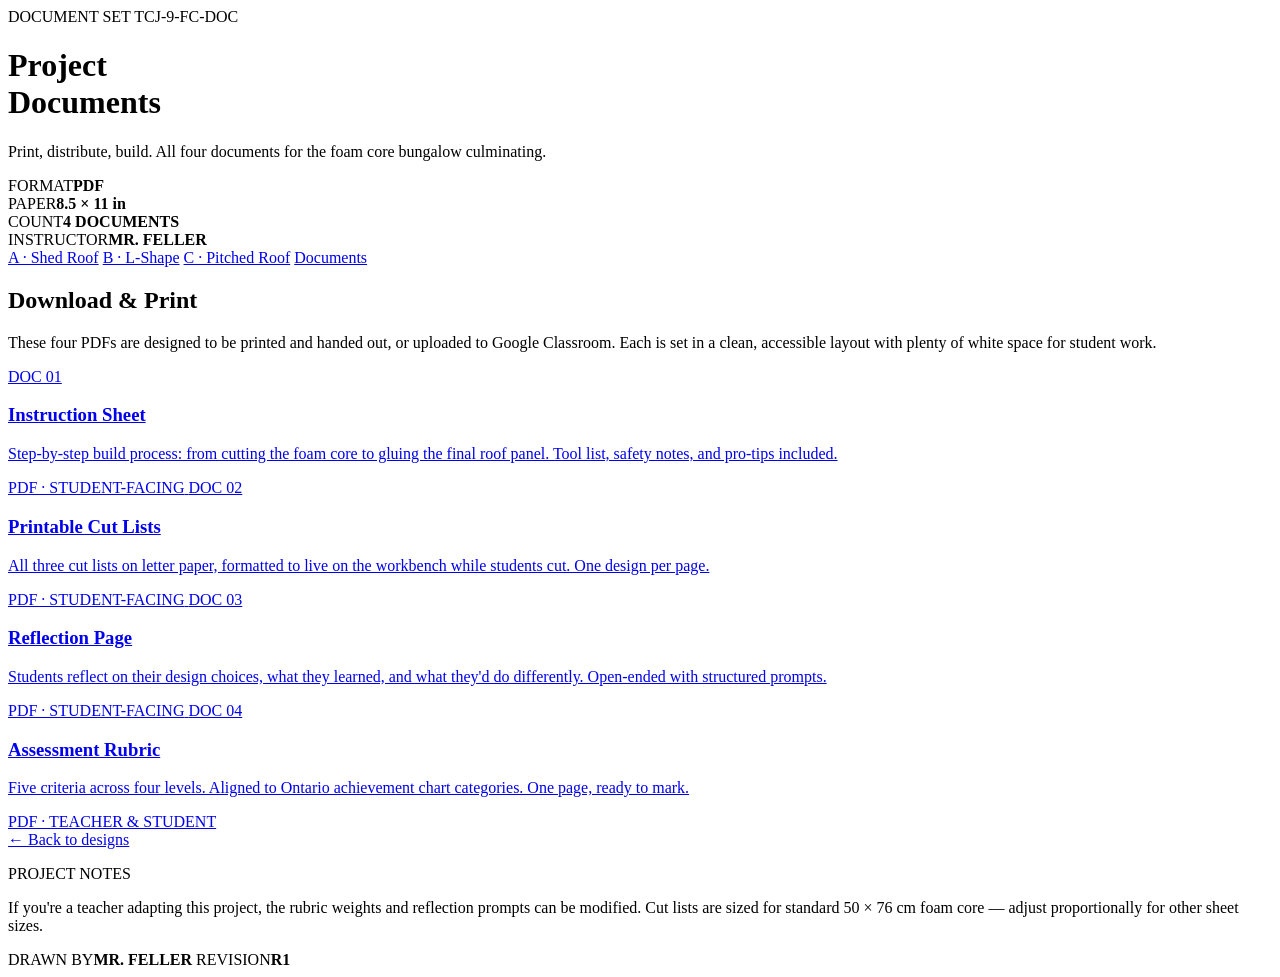
==== documents.html @ 4d6c1b9d "Add files via upload" ====
<!DOCTYPE html>
<html lang="en">
<head>
<meta charset="UTF-8" />
<meta name="viewport" content="width=device-width, initial-scale=1.0" />
<title>Documents — TCJ Foam Core Bungalow Project</title>
<link rel="preconnect" href="https://fonts.googleapis.com" />
<link rel="preconnect" href="https://fonts.gstatic.com" crossorigin />
<link href="https://fonts.googleapis.com/css2?family=Archivo+Black&family=JetBrains+Mono:wght@400;500;700&family=Spectral:ital,wght@0,400;0,600;1,400&display=swap" rel="stylesheet" />
<link rel="stylesheet" href="styles.css" />
</head>
<body>

<header class="masthead">
  <div class="masthead-inner">
    <div class="block-id">
      <span class="block-id-label">DOCUMENT SET</span>
      <span class="block-id-value">TCJ-9-FC-DOC</span>
    </div>
    <div class="title-block">
      <h1>Project<br/>Documents</h1>
      <p class="tagline">Print, distribute, build. All four documents for the foam core bungalow culminating.</p>
    </div>
    <div class="meta-block">
      <div><span>FORMAT</span><strong>PDF</strong></div>
      <div><span>PAPER</span><strong>8.5 × 11 in</strong></div>
      <div><span>COUNT</span><strong>4 DOCUMENTS</strong></div>
      <div><span>INSTRUCTOR</span><strong>MR. FELLER</strong></div>
    </div>
  </div>
  <div class="grid-overlay" aria-hidden="true"></div>
</header>

<nav class="design-nav">
  <a href="index.html#design-a">A · Shed Roof</a>
  <a href="index.html#design-b">B · L-Shape</a>
  <a href="index.html#design-c">C · Pitched Roof</a>
  <a href="documents.html">Documents</a>
</nav>

<main class="docs-page">
  <h2>Download &amp; Print</h2>
  <p>These four PDFs are designed to be printed and handed out, or uploaded to Google Classroom. Each is set in a clean, accessible layout with plenty of white space for student work.</p>

  <div class="docs-grid">
    <a class="doc-card" href="pdfs/TCJ_Bungalow_Instructions.pdf" download>
      <span class="doc-num">DOC 01</span>
      <h3>Instruction Sheet</h3>
      <p>Step-by-step build process: from cutting the foam core to gluing the final roof panel. Tool list, safety notes, and pro-tips included.</p>
      <span class="doc-meta">PDF · STUDENT-FACING</span>
    </a>

    <a class="doc-card" href="pdfs/TCJ_Bungalow_Cutlists.pdf" download>
      <span class="doc-num">DOC 02</span>
      <h3>Printable Cut Lists</h3>
      <p>All three cut lists on letter paper, formatted to live on the workbench while students cut. One design per page.</p>
      <span class="doc-meta">PDF · STUDENT-FACING</span>
    </a>

    <a class="doc-card" href="pdfs/TCJ_Bungalow_Reflection.pdf" download>
      <span class="doc-num">DOC 03</span>
      <h3>Reflection Page</h3>
      <p>Students reflect on their design choices, what they learned, and what they'd do differently. Open-ended with structured prompts.</p>
      <span class="doc-meta">PDF · STUDENT-FACING</span>
    </a>

    <a class="doc-card" href="pdfs/TCJ_Bungalow_Rubric.pdf" download>
      <span class="doc-num">DOC 04</span>
      <h3>Assessment Rubric</h3>
      <p>Five criteria across four levels. Aligned to Ontario achievement chart categories. One page, ready to mark.</p>
      <span class="doc-meta">PDF · TEACHER &amp; STUDENT</span>
    </a>
  </div>

  <a class="back-link" href="index.html">← Back to designs</a>
</main>

<footer class="endplate">
  <div class="endplate-inner">
    <div>
      <p class="kicker">PROJECT NOTES</p>
      <p>If you're a teacher adapting this project, the rubric weights and reflection prompts can be modified. Cut lists are sized for standard 50 × 76 cm foam core — adjust proportionally for other sheet sizes.</p>
    </div>
    <div class="signoff">
      <span>DRAWN BY</span><strong>MR. FELLER</strong>
      <span>REVISION</span><strong>R1</strong>
    </div>
  </div>
</footer>

</body>
</html>
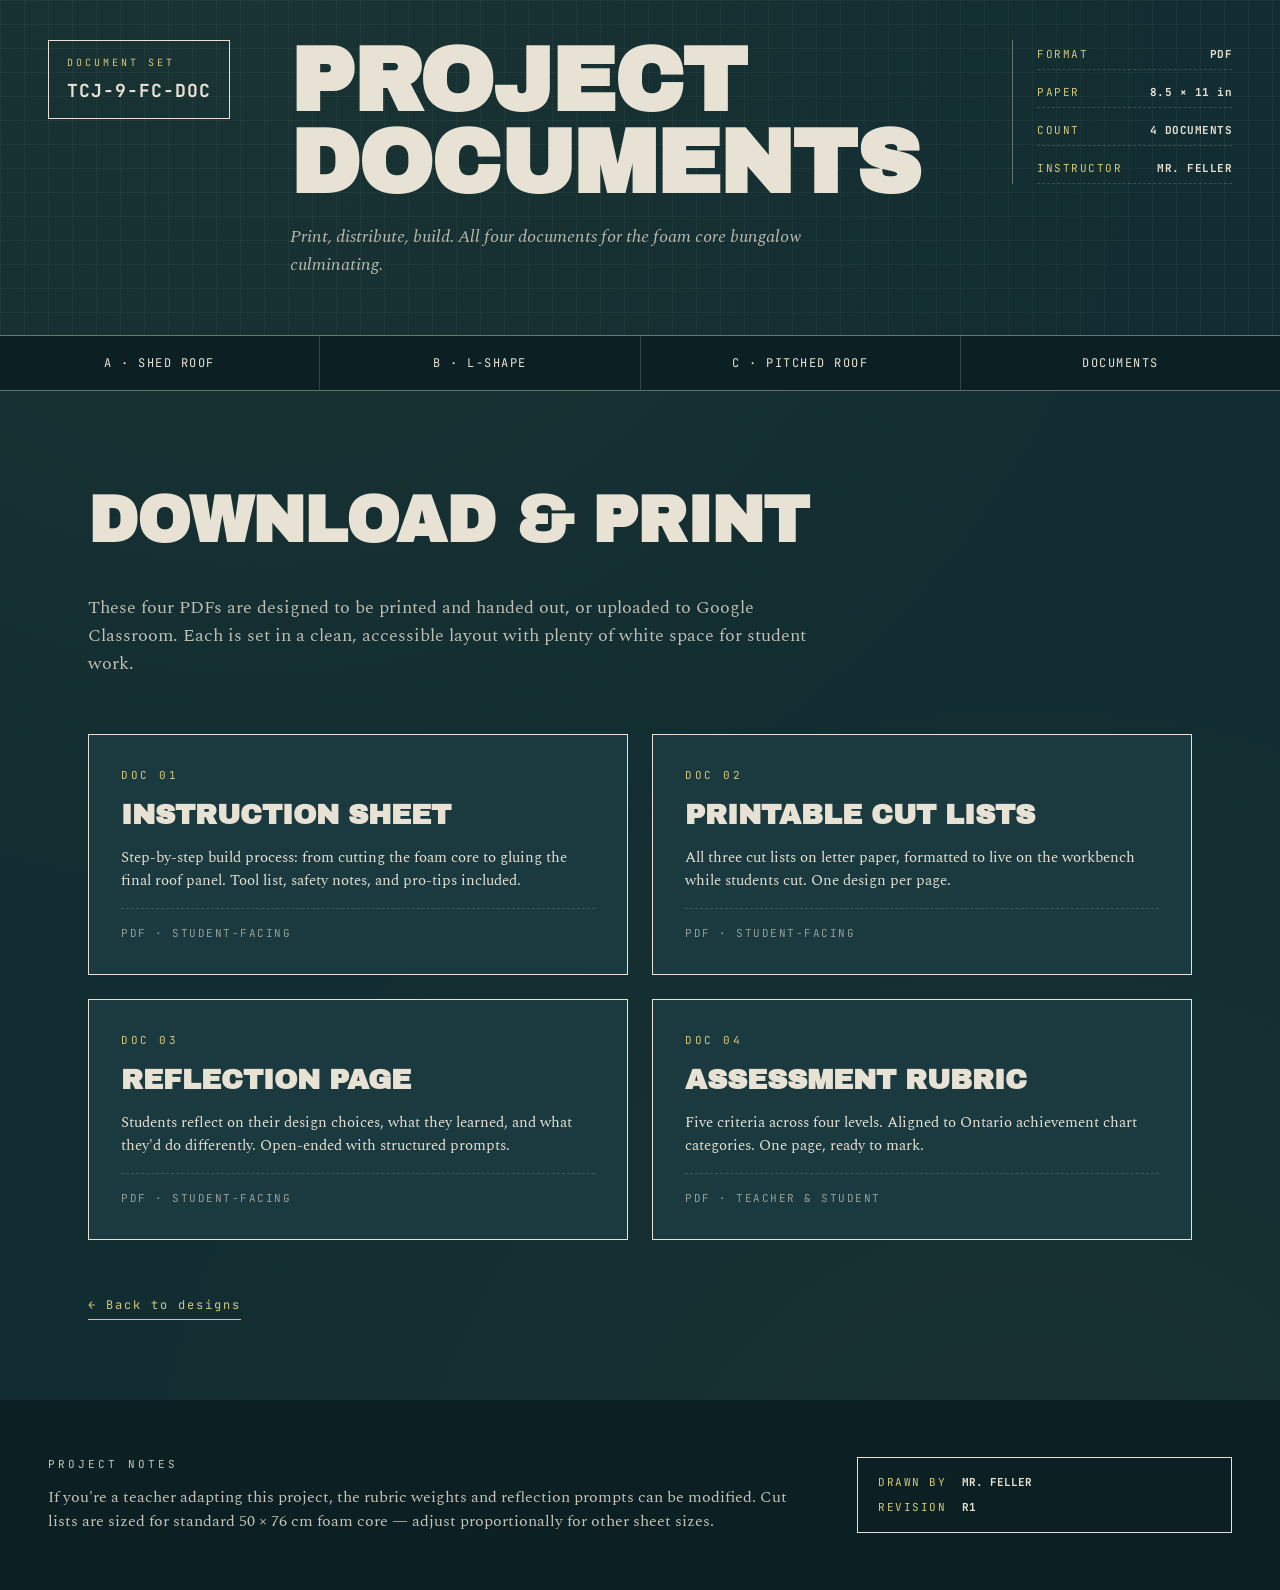
==== commit b2b82449: "Update documents.html" ====
--- a/documents.html
+++ b/documents.html
@@ -43,7 +43,7 @@
   <p>These four PDFs are designed to be printed and handed out, or uploaded to Google Classroom. Each is set in a clean, accessible layout with plenty of white space for student work.</p>
 
   <div class="docs-grid">
-    <a class="doc-card" href="pdfs/TCJ_Bungalow_Instructions.pdf" download>
+    <a class="doc-card" href="TCJ_Bungalow_Instructions.pdf" download>
       <span class="doc-num">DOC 01</span>
       <h3>Instruction Sheet</h3>
       <p>Step-by-step build process: from cutting the foam core to gluing the final roof panel. Tool list, safety notes, and pro-tips included.</p>
--- a/styles.css
+++ b/styles.css
@@ -0,0 +1,589 @@
+/* ============================================
+   TCJ Foam Core Bungalow Project — Stylesheet
+   Blueprint / drafting-table aesthetic
+   ============================================ */
+
+:root {
+  --ink: #e8e2d4;
+  --paper: #122d31;
+  --paper-deep: #0c2024;
+  --paper-mid: #1a3a3f;
+  --accent: #d4c87a;
+  --accent-warm: #e89a4a;
+  --rule: rgba(232, 226, 212, 0.18);
+  --rule-strong: rgba(232, 226, 212, 0.4);
+  --shadow: 0 20px 60px rgba(0, 0, 0, 0.35);
+
+  --font-display: "Archivo Black", "Helvetica Neue", sans-serif;
+  --font-mono: "JetBrains Mono", ui-monospace, monospace;
+  --font-body: "Spectral", Georgia, serif;
+}
+
+* { box-sizing: border-box; margin: 0; padding: 0; }
+
+html { scroll-behavior: smooth; }
+
+body {
+  font-family: var(--font-body);
+  background: var(--paper);
+  color: var(--ink);
+  line-height: 1.55;
+  font-size: 16px;
+  background-image:
+    radial-gradient(circle at 20% 0%, rgba(212, 200, 122, 0.04), transparent 50%),
+    radial-gradient(circle at 80% 100%, rgba(232, 154, 74, 0.03), transparent 50%);
+  min-height: 100vh;
+}
+
+/* ===== MASTHEAD ===== */
+.masthead {
+  position: relative;
+  padding: 40px 48px 56px;
+  border-bottom: 1.5px solid var(--rule-strong);
+  overflow: hidden;
+}
+
+.grid-overlay {
+  position: absolute;
+  inset: 0;
+  background-image:
+    linear-gradient(rgba(232, 226, 212, 0.04) 1px, transparent 1px),
+    linear-gradient(90deg, rgba(232, 226, 212, 0.04) 1px, transparent 1px);
+  background-size: 24px 24px;
+  pointer-events: none;
+  z-index: 0;
+}
+
+.masthead-inner {
+  position: relative;
+  z-index: 1;
+  display: grid;
+  grid-template-columns: auto 1fr auto;
+  gap: 60px;
+  align-items: start;
+}
+
+.block-id {
+  display: flex;
+  flex-direction: column;
+  font-family: var(--font-mono);
+  border: 1.5px solid var(--ink);
+  padding: 14px 18px;
+  min-width: 180px;
+}
+.block-id-label {
+  font-size: 10px;
+  letter-spacing: 3px;
+  color: var(--accent);
+  margin-bottom: 6px;
+}
+.block-id-value {
+  font-size: 18px;
+  font-weight: 700;
+  letter-spacing: 1px;
+}
+
+.title-block h1 {
+  font-family: var(--font-display);
+  font-size: clamp(48px, 7vw, 96px);
+  line-height: 0.92;
+  letter-spacing: -0.02em;
+  text-transform: uppercase;
+}
+.tagline {
+  margin-top: 18px;
+  font-style: italic;
+  font-size: 18px;
+  color: rgba(232, 226, 212, 0.78);
+  max-width: 540px;
+}
+
+.meta-block {
+  display: grid;
+  gap: 8px;
+  font-family: var(--font-mono);
+  font-size: 11px;
+  min-width: 220px;
+  border-left: 1.5px solid var(--rule-strong);
+  padding-left: 24px;
+}
+.meta-block > div {
+  display: flex;
+  justify-content: space-between;
+  gap: 16px;
+  padding: 6px 0;
+  border-bottom: 1px dashed var(--rule);
+}
+.meta-block span {
+  color: var(--accent);
+  letter-spacing: 1.5px;
+}
+.meta-block strong { letter-spacing: 0.5px; }
+
+/* ===== NAV ===== */
+.design-nav {
+  position: sticky;
+  top: 0;
+  z-index: 10;
+  background: var(--paper-deep);
+  border-bottom: 1px solid var(--rule-strong);
+  display: flex;
+  gap: 0;
+  font-family: var(--font-mono);
+  font-size: 12px;
+  letter-spacing: 1.5px;
+  text-transform: uppercase;
+}
+.design-nav a {
+  flex: 1;
+  text-align: center;
+  padding: 18px 12px;
+  color: var(--ink);
+  text-decoration: none;
+  border-right: 1px solid var(--rule);
+  transition: background 0.2s, color 0.2s;
+}
+.design-nav a:last-child { border-right: none; }
+.design-nav a:hover {
+  background: var(--accent);
+  color: var(--paper-deep);
+}
+
+/* ===== INTRO ===== */
+.intro {
+  padding: 64px 48px;
+  border-bottom: 1.5px solid var(--rule-strong);
+}
+.intro-grid {
+  display: grid;
+  grid-template-columns: 2fr 1fr;
+  gap: 64px;
+  max-width: 1400px;
+  margin: 0 auto;
+}
+.kicker {
+  font-family: var(--font-mono);
+  font-size: 11px;
+  letter-spacing: 3px;
+  color: var(--accent);
+  margin-bottom: 12px;
+}
+.intro-text h2 {
+  font-family: var(--font-display);
+  font-size: clamp(28px, 3.5vw, 44px);
+  line-height: 1.05;
+  text-transform: uppercase;
+  letter-spacing: -0.01em;
+  margin-bottom: 20px;
+}
+.intro-text p {
+  font-size: 18px;
+  color: rgba(232, 226, 212, 0.85);
+}
+.intro-text strong { color: var(--accent); }
+
+.intro-rules {
+  border: 1.5px solid var(--ink);
+  padding: 24px;
+  background: var(--paper-mid);
+}
+.intro-rules ol {
+  list-style: none;
+  counter-reset: rule;
+}
+.intro-rules li {
+  counter-increment: rule;
+  position: relative;
+  padding: 10px 0 10px 36px;
+  border-bottom: 1px dashed var(--rule);
+  font-size: 14px;
+}
+.intro-rules li:last-child { border-bottom: none; }
+.intro-rules li::before {
+  content: counter(rule, decimal-leading-zero);
+  position: absolute;
+  left: 0;
+  top: 10px;
+  font-family: var(--font-mono);
+  font-size: 11px;
+  color: var(--accent);
+  letter-spacing: 1px;
+}
+
+/* ===== DESIGN SECTIONS ===== */
+.design {
+  padding: 80px 48px;
+  border-bottom: 1.5px solid var(--rule-strong);
+  position: relative;
+}
+.design.alt { background: var(--paper-deep); }
+
+.design-header {
+  display: grid;
+  grid-template-columns: auto 1fr auto;
+  gap: 40px;
+  align-items: start;
+  max-width: 1400px;
+  margin: 0 auto 56px;
+}
+
+.badge {
+  display: flex;
+  flex-direction: column;
+  gap: 12px;
+  align-items: center;
+}
+.badge-letter {
+  font-family: var(--font-display);
+  font-size: 96px;
+  line-height: 1;
+  color: var(--accent);
+  border: 3px solid var(--accent);
+  width: 130px;
+  height: 130px;
+  display: flex;
+  align-items: center;
+  justify-content: center;
+}
+.badge-pill {
+  font-family: var(--font-mono);
+  font-size: 11px;
+  letter-spacing: 2.5px;
+  background: var(--ink);
+  color: var(--paper-deep);
+  padding: 6px 14px;
+  font-weight: 700;
+}
+.badge-pill.medium {
+  background: var(--accent-warm);
+  color: var(--paper-deep);
+}
+
+.design-title h3 {
+  font-family: var(--font-display);
+  font-size: clamp(28px, 3.5vw, 44px);
+  line-height: 1.02;
+  text-transform: uppercase;
+  letter-spacing: -0.01em;
+  margin-bottom: 14px;
+}
+.design-title p {
+  font-size: 17px;
+  color: rgba(232, 226, 212, 0.82);
+  max-width: 600px;
+}
+
+.design-stats {
+  display: grid;
+  gap: 8px;
+  font-family: var(--font-mono);
+  font-size: 11px;
+  min-width: 220px;
+  border-left: 1.5px solid var(--rule-strong);
+  padding-left: 20px;
+}
+.design-stats > div {
+  display: flex;
+  justify-content: space-between;
+  gap: 14px;
+  padding: 6px 0;
+  border-bottom: 1px dashed var(--rule);
+}
+.design-stats span {
+  color: var(--accent);
+  letter-spacing: 1.5px;
+}
+
+/* ===== DRAWINGS ===== */
+.drawing-row {
+  display: grid;
+  grid-template-columns: 1fr 1fr;
+  gap: 32px;
+  max-width: 1400px;
+  margin: 0 auto 48px;
+}
+.drawing-row.single {
+  grid-template-columns: 1fr;
+}
+.drawing {
+  background: var(--paper-mid);
+  border: 1.5px solid var(--ink);
+  padding: 24px;
+  position: relative;
+}
+.drawing.wide {
+  padding: 28px;
+}
+.drawing::before {
+  content: "";
+  position: absolute;
+  top: 8px;
+  left: 8px;
+  right: 8px;
+  bottom: 8px;
+  border: 1px solid var(--rule);
+  pointer-events: none;
+}
+.drawing svg.bp {
+  width: 100%;
+  height: auto;
+  display: block;
+  max-height: 560px;
+}
+.drawing.wide svg.bp {
+  max-height: 640px;
+}
+.drawing figcaption {
+  font-family: var(--font-mono);
+  font-size: 11px;
+  letter-spacing: 2px;
+  color: var(--accent);
+  text-transform: uppercase;
+  margin-bottom: 16px;
+  padding-bottom: 12px;
+  border-bottom: 1px dashed var(--rule);
+}
+
+/* ===== CUT LIST ===== */
+.cutlist-section {
+  max-width: 1400px;
+  margin: 0 auto;
+}
+.cutlist-section h4 {
+  font-family: var(--font-display);
+  font-size: 22px;
+  text-transform: uppercase;
+  letter-spacing: 0.5px;
+  margin-bottom: 8px;
+  padding-bottom: 12px;
+  border-bottom: 2px solid var(--accent);
+  display: inline-block;
+  padding-right: 40px;
+}
+.cutlist-note {
+  font-style: italic;
+  font-size: 14px;
+  color: rgba(232, 226, 212, 0.7);
+  margin: 16px 0 24px;
+}
+.cutlist {
+  width: 100%;
+  border-collapse: collapse;
+  font-family: var(--font-mono);
+  font-size: 13px;
+  background: var(--paper-mid);
+  border: 1.5px solid var(--ink);
+}
+.cutlist thead {
+  background: var(--paper-deep);
+}
+.cutlist th {
+  padding: 14px 16px;
+  text-align: left;
+  font-size: 11px;
+  letter-spacing: 2px;
+  color: var(--accent);
+  border-bottom: 1.5px solid var(--ink);
+}
+.cutlist td {
+  padding: 14px 16px;
+  border-bottom: 1px solid var(--rule);
+  vertical-align: top;
+}
+.cutlist tr:last-child td { border-bottom: none; }
+.cutlist td:first-child {
+  font-weight: 700;
+  color: var(--accent);
+  width: 40px;
+}
+.cutlist td:nth-child(2) {
+  font-weight: 500;
+  color: var(--ink);
+  width: 22%;
+}
+.cutlist td:nth-child(3),
+.cutlist td:nth-child(4) {
+  width: 90px;
+  color: var(--accent-warm);
+}
+.cutlist tr:hover { background: rgba(212, 200, 122, 0.05); }
+
+/* ===== COMPARE ===== */
+.compare {
+  padding: 80px 48px;
+  background: var(--paper-deep);
+  border-bottom: 1.5px solid var(--rule-strong);
+}
+.compare h3 {
+  font-family: var(--font-display);
+  font-size: clamp(28px, 3.5vw, 44px);
+  text-transform: uppercase;
+  text-align: center;
+  margin-bottom: 48px;
+}
+.compare-grid {
+  display: grid;
+  grid-template-columns: repeat(3, 1fr);
+  gap: 24px;
+  max-width: 1400px;
+  margin: 0 auto;
+}
+.compare-card {
+  border: 1.5px solid var(--ink);
+  padding: 32px 24px;
+  background: var(--paper-mid);
+  position: relative;
+}
+.compare-label {
+  font-family: var(--font-mono);
+  font-size: 12px;
+  letter-spacing: 2.5px;
+  color: var(--accent);
+  display: block;
+  margin-bottom: 16px;
+  padding-bottom: 12px;
+  border-bottom: 1px solid var(--rule);
+}
+.compare-card p { font-size: 16px; }
+
+/* ===== ENDPLATE ===== */
+.endplate {
+  padding: 56px 48px;
+  background: var(--paper-deep);
+}
+.endplate-inner {
+  display: grid;
+  grid-template-columns: 2fr 1fr;
+  gap: 60px;
+  max-width: 1400px;
+  margin: 0 auto;
+  align-items: center;
+}
+.endplate p { color: rgba(232, 226, 212, 0.85); }
+.endplate a {
+  color: var(--accent);
+  text-decoration: underline;
+  text-decoration-thickness: 1px;
+  text-underline-offset: 4px;
+}
+.endplate a:hover { color: var(--accent-warm); }
+.signoff {
+  display: grid;
+  grid-template-columns: auto 1fr;
+  gap: 8px 16px;
+  font-family: var(--font-mono);
+  font-size: 11px;
+  border: 1.5px solid var(--ink);
+  padding: 16px 20px;
+}
+.signoff span {
+  color: var(--accent);
+  letter-spacing: 1.5px;
+}
+
+/* ===== DOCUMENTS PAGE ===== */
+.docs-page {
+  padding: 80px 48px;
+  max-width: 1200px;
+  margin: 0 auto;
+}
+.docs-page h2 {
+  font-family: var(--font-display);
+  font-size: clamp(36px, 5vw, 64px);
+  text-transform: uppercase;
+  margin-bottom: 24px;
+  letter-spacing: -0.01em;
+}
+.docs-page > p {
+  font-size: 18px;
+  color: rgba(232, 226, 212, 0.82);
+  margin-bottom: 56px;
+  max-width: 720px;
+}
+.docs-grid {
+  display: grid;
+  grid-template-columns: repeat(2, 1fr);
+  gap: 24px;
+}
+.doc-card {
+  border: 1.5px solid var(--ink);
+  padding: 32px;
+  background: var(--paper-mid);
+  text-decoration: none;
+  color: var(--ink);
+  display: flex;
+  flex-direction: column;
+  gap: 16px;
+  transition: background 0.2s, border-color 0.2s, transform 0.2s;
+}
+.doc-card:hover {
+  background: var(--accent);
+  color: var(--paper-deep);
+  border-color: var(--accent);
+  transform: translate(-2px, -2px);
+  box-shadow: 4px 4px 0 var(--ink);
+}
+.doc-card:hover .doc-meta { color: var(--paper-deep); }
+.doc-num {
+  font-family: var(--font-mono);
+  font-size: 11px;
+  letter-spacing: 2.5px;
+  color: var(--accent);
+}
+.doc-card:hover .doc-num { color: var(--paper-deep); }
+.doc-card h3 {
+  font-family: var(--font-display);
+  font-size: 28px;
+  text-transform: uppercase;
+  line-height: 1.05;
+}
+.doc-card p { font-size: 15px; line-height: 1.55; }
+.doc-meta {
+  font-family: var(--font-mono);
+  font-size: 11px;
+  letter-spacing: 1.5px;
+  color: rgba(232, 226, 212, 0.6);
+  margin-top: auto;
+  padding-top: 16px;
+  border-top: 1px dashed var(--rule);
+}
+.back-link {
+  display: inline-block;
+  margin-top: 56px;
+  font-family: var(--font-mono);
+  font-size: 12px;
+  letter-spacing: 2px;
+  color: var(--accent);
+  text-decoration: none;
+  border-bottom: 1px solid var(--accent);
+  padding-bottom: 4px;
+}
+.back-link:hover { color: var(--accent-warm); border-color: var(--accent-warm); }
+
+/* ===== RESPONSIVE ===== */
+@media (max-width: 900px) {
+  .masthead { padding: 32px 24px; }
+  .masthead-inner { grid-template-columns: 1fr; gap: 24px; }
+  .meta-block { border-left: none; padding-left: 0; border-top: 1.5px solid var(--rule-strong); padding-top: 16px; }
+
+  .intro { padding: 48px 24px; }
+  .intro-grid { grid-template-columns: 1fr; gap: 32px; }
+
+  .design { padding: 56px 24px; }
+  .design-header { grid-template-columns: 1fr; gap: 24px; }
+  .design-stats { border-left: none; padding-left: 0; border-top: 1.5px solid var(--rule-strong); padding-top: 16px; }
+
+  .drawing-row { grid-template-columns: 1fr; }
+  .compare { padding: 56px 24px; }
+  .compare-grid { grid-template-columns: 1fr; }
+  .endplate { padding: 48px 24px; }
+  .endplate-inner { grid-template-columns: 1fr; gap: 32px; }
+
+  .docs-page { padding: 48px 24px; }
+  .docs-grid { grid-template-columns: 1fr; }
+
+  .cutlist { font-size: 11px; }
+  .cutlist th, .cutlist td { padding: 10px 8px; }
+
+  .badge-letter { width: 96px; height: 96px; font-size: 64px; }
+}
